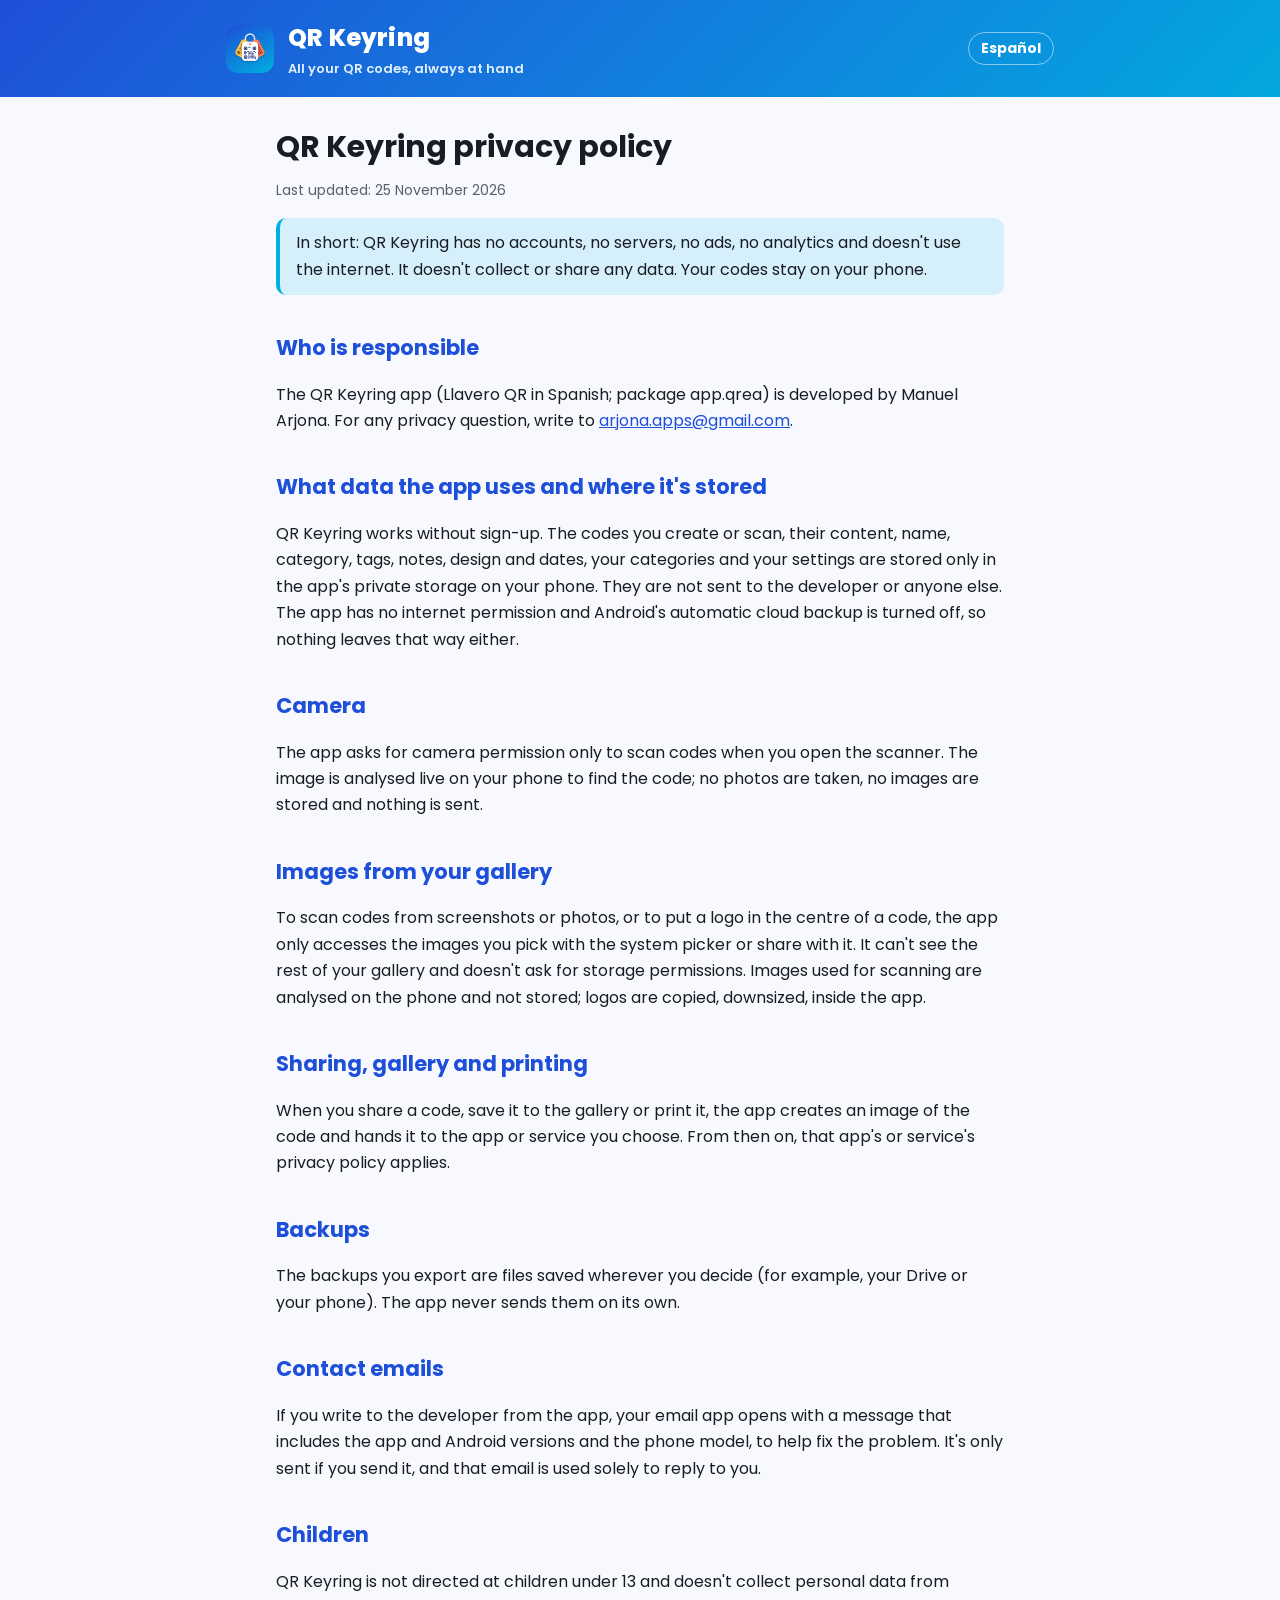
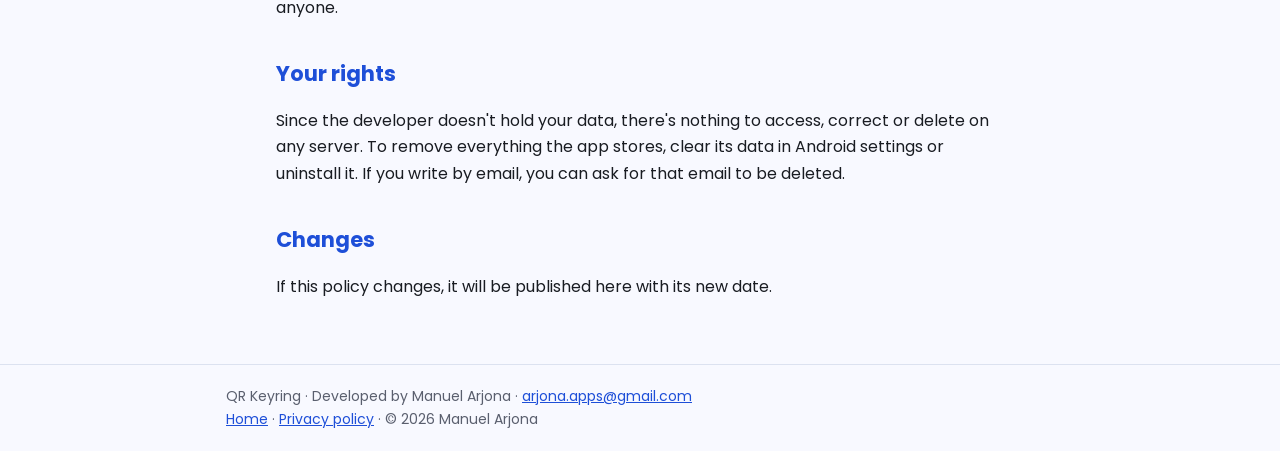
==== privacy.html @ f52c0aac "Web y política de privacidad de Llavero QR Co-Authored-By: Claude Opus 5.5 <noreply@anthropic.com> C" ====
<!doctype html>
<html lang="en">
<head>
<meta charset="utf-8">
<meta name="viewport" content="width=device-width, initial-scale=1">
<meta name="theme-color" content="#1E4FD8">
<link rel="icon" href="favicon.png" type="image/png">
<link rel="preconnect" href="https://fonts.googleapis.com">
<link rel="preconnect" href="https://fonts.gstatic.com" crossorigin>
<link href="https://fonts.googleapis.com/css2?family=Poppins:wght@400;600;700;800&display=swap" rel="stylesheet">
<link rel="stylesheet" href="estilo.css">
<title>QR Keyring privacy policy</title>
<meta name="description" content="Privacy policy of the QR Keyring app.">
</head>
<body>
<header><div class="cab"><img src="icono.png" alt=""><div><a class="marca" href="en.html">QR Keyring</a><small>All your QR codes, always at hand</small></div><a class="idioma" href="privacidad.html">Español</a></div></header>
<main class="texto">
<h1>QR Keyring privacy policy</h1>
<p class="fecha">Last updated: 25 November 2026</p>
<p class="nota">In short: QR Keyring has no accounts, no servers, no ads, no analytics and doesn't use the internet. It doesn't collect or share any data. Your codes stay on your phone.</p>

<h2>Who is responsible</h2>
<p>The QR Keyring app (Llavero QR in Spanish; package app.qrea) is developed by Manuel Arjona. For any privacy question, write to <a href="mailto:arjona.apps@gmail.com?subject=APP%20Llavero%20QR%20-%20Privacy">arjona.apps@gmail.com</a>.</p>

<h2>What data the app uses and where it's stored</h2>
<p>QR Keyring works without sign-up. The codes you create or scan, their content, name, category, tags, notes, design and dates, your categories and your settings are stored only in the app's private storage on your phone. They are not sent to the developer or anyone else. The app has no internet permission and Android's automatic cloud backup is turned off, so nothing leaves that way either.</p>

<h2>Camera</h2>
<p>The app asks for camera permission only to scan codes when you open the scanner. The image is analysed live on your phone to find the code; no photos are taken, no images are stored and nothing is sent.</p>

<h2>Images from your gallery</h2>
<p>To scan codes from screenshots or photos, or to put a logo in the centre of a code, the app only accesses the images you pick with the system picker or share with it. It can't see the rest of your gallery and doesn't ask for storage permissions. Images used for scanning are analysed on the phone and not stored; logos are copied, downsized, inside the app.</p>

<h2>Sharing, gallery and printing</h2>
<p>When you share a code, save it to the gallery or print it, the app creates an image of the code and hands it to the app or service you choose. From then on, that app's or service's privacy policy applies.</p>

<h2>Backups</h2>
<p>The backups you export are files saved wherever you decide (for example, your Drive or your phone). The app never sends them on its own.</p>

<h2>Contact emails</h2>
<p>If you write to the developer from the app, your email app opens with a message that includes the app and Android versions and the phone model, to help fix the problem. It's only sent if you send it, and that email is used solely to reply to you.</p>

<h2>Children</h2>
<p>QR Keyring is not directed at children under 13 and doesn't collect personal data from anyone.</p>

<h2>Your rights</h2>
<p>Since the developer doesn't hold your data, there's nothing to access, correct or delete on any server. To remove everything the app stores, clear its data in Android settings or uninstall it. If you write by email, you can ask for that email to be deleted.</p>

<h2>Changes</h2>
<p>If this policy changes, it will be published here with its new date.</p>
</main>
<footer><div>QR Keyring · Developed by Manuel Arjona · <a href="mailto:arjona.apps@gmail.com?subject=APP%20Llavero%20QR">arjona.apps@gmail.com</a><br>
<a href="en.html">Home</a> · <a href="privacy.html">Privacy policy</a> · © 2026 Manuel Arjona</div></footer>
</body>
</html>
---- estilo.css ----
:root{--azul:#1E4FD8;--cian:#00B0E0;--coral:#FF7A59;--crema:#E1F0FF;--acento:#1E4FD8;--fondo:#F8F9FF;--tarjeta:#FFFFFF;--texto:#191C22;--suave:#5A5F6E;--borde:#DCE2F0}
@media (prefers-color-scheme:dark){:root{--fondo:#10131A;--tarjeta:#1C1F27;--texto:#E1E2EC;--suave:#B4B9C8;--borde:#2E323C;--acento:#9DB7FF}}
*{box-sizing:border-box}
html{-webkit-text-size-adjust:100%}
body{margin:0;background:var(--fondo);color:var(--texto);font:16px/1.65 "Poppins",system-ui,-apple-system,"Segoe UI",Roboto,sans-serif}
header{background:linear-gradient(135deg,var(--azul) 0%,#1478DC 45%,var(--cian) 110%);color:#fff}
.cab{max-width:860px;margin:0 auto;padding:18px 16px;display:flex;align-items:center;gap:14px}
.cab img{width:48px;height:48px;border-radius:12px}
.cab a.marca{color:#fff;text-decoration:none;font-size:24px;font-weight:800;letter-spacing:.2px}
.cab small{display:block;color:var(--crema);font-size:13px;font-weight:600}
.cab .idioma{margin-left:auto;color:#fff;font-size:14px;font-weight:700;text-decoration:none;border:1.5px solid rgba(255,255,255,.5);border-radius:999px;padding:4px 12px}
.portada{max-width:860px;margin:0 auto;padding:28px 16px 40px}
.portada h1{font-size:34px;line-height:1.15;margin:0 0 12px;font-weight:800}
.portada p{color:#EAF4FF;font-size:18px;margin:0;max-width:620px}
main{max-width:860px;margin:0 auto;padding:24px 16px 48px}
main.texto{max-width:760px}
h1{font-size:30px;line-height:1.2;margin:8px 0 4px}
h2{font-size:21px;margin:36px 0 8px;color:var(--acento)}
h3{font-size:17px;margin:20px 0 4px}
.fecha{color:var(--suave);font-size:14px}
.nota{border-left:4px solid var(--cian);background:color-mix(in srgb,var(--cian) 14%,transparent);padding:12px 16px;border-radius:10px}
a{color:var(--acento)}
ul{padding-left:22px}
li{margin:4px 0}
.rejilla{display:grid;grid-template-columns:repeat(auto-fit,minmax(240px,1fr));gap:14px;margin-top:12px}
.tarjeta{background:var(--tarjeta);border:1px solid var(--borde);border-radius:18px;padding:16px 18px}
.tarjeta h3{margin:0 0 6px}
.tarjeta p{margin:0;color:var(--suave)}
.capturas{display:flex;gap:14px;overflow-x:auto;padding:4px 2px 14px;scroll-snap-type:x mandatory}
.capturas img{height:440px;width:auto;border-radius:18px;border:1px solid var(--borde);scroll-snap-align:start;flex:none}
.botones{display:flex;flex-wrap:wrap;gap:10px;margin:18px 0}
.boton{display:inline-block;background:#fff;color:var(--azul);text-decoration:none;padding:12px 18px;border-radius:12px;font-weight:800}
.boton.claro{background:transparent;color:#fff;border:1.5px solid rgba(255,255,255,.8)}
footer{border-top:1px solid var(--borde);color:var(--suave);font-size:14px}
footer div{max-width:860px;margin:0 auto;padding:20px 16px}
@media (max-width:520px){.portada h1{font-size:28px}.capturas img{height:380px}}
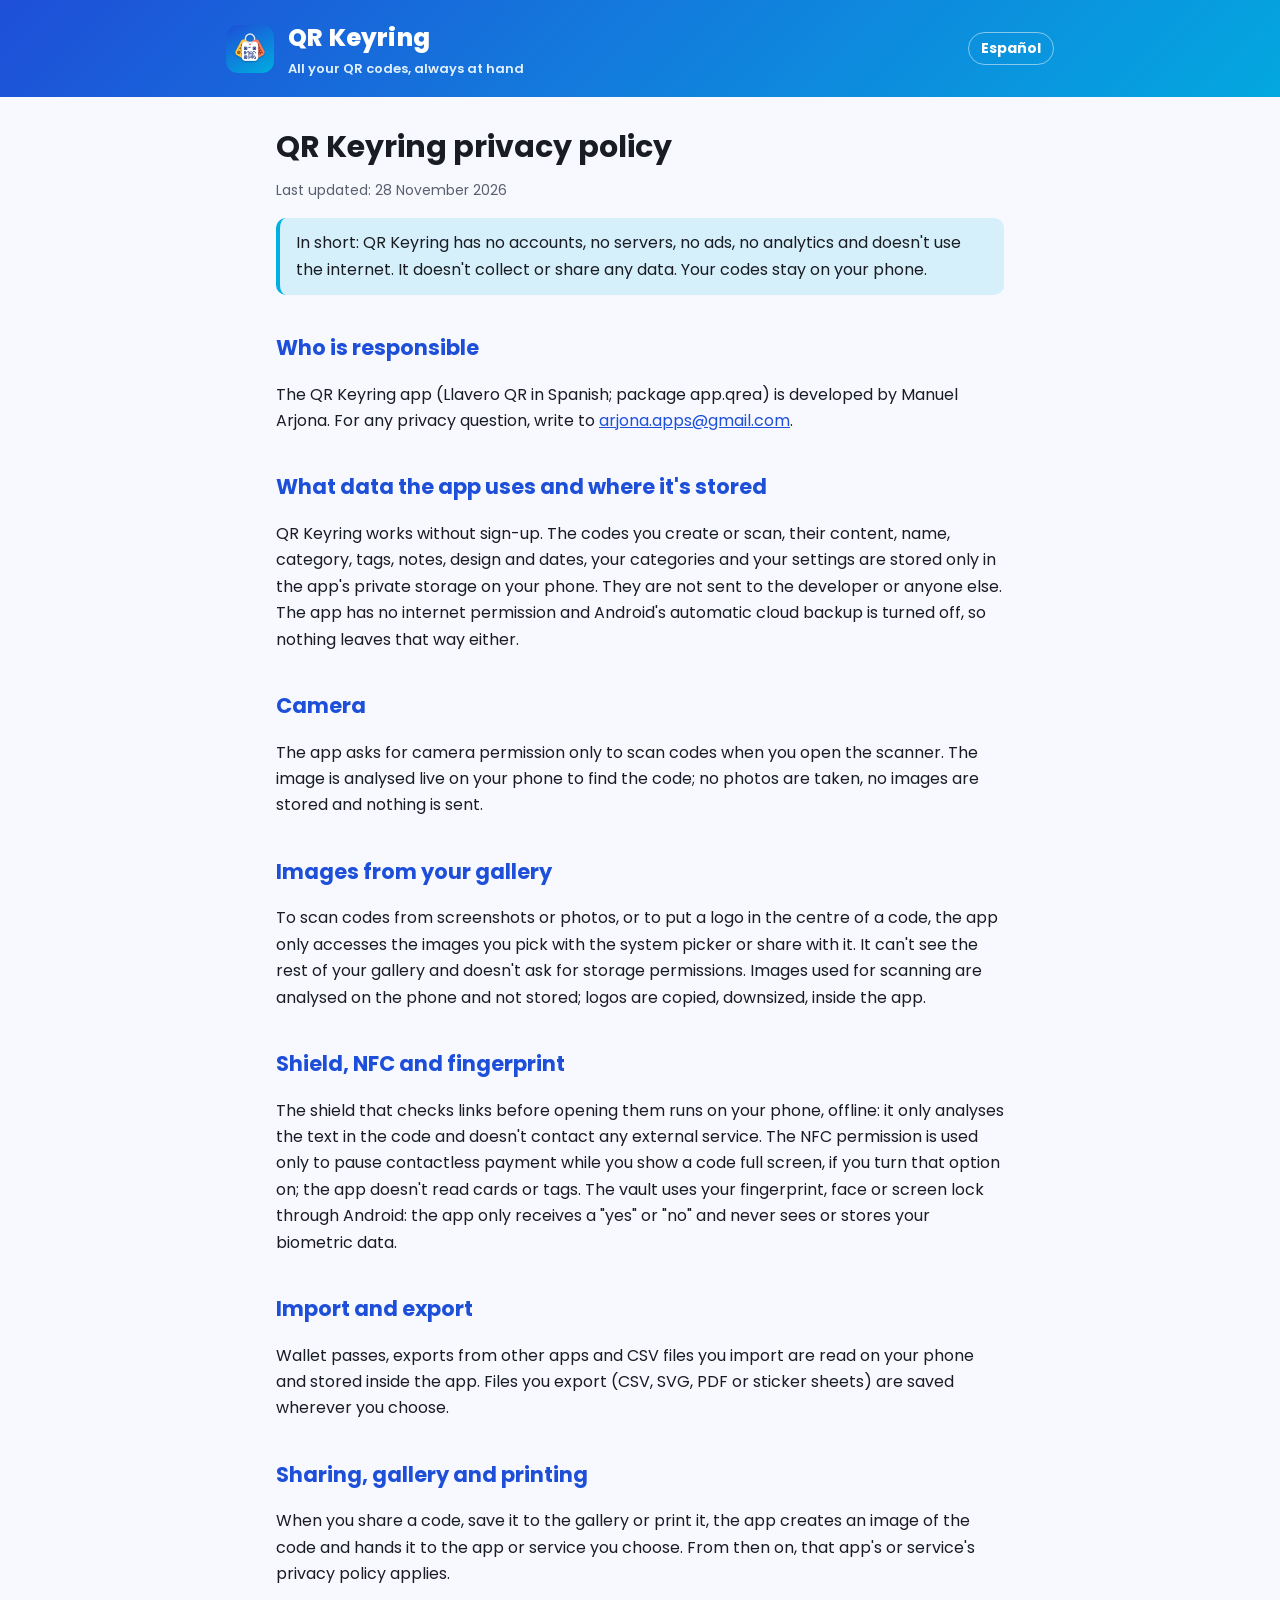
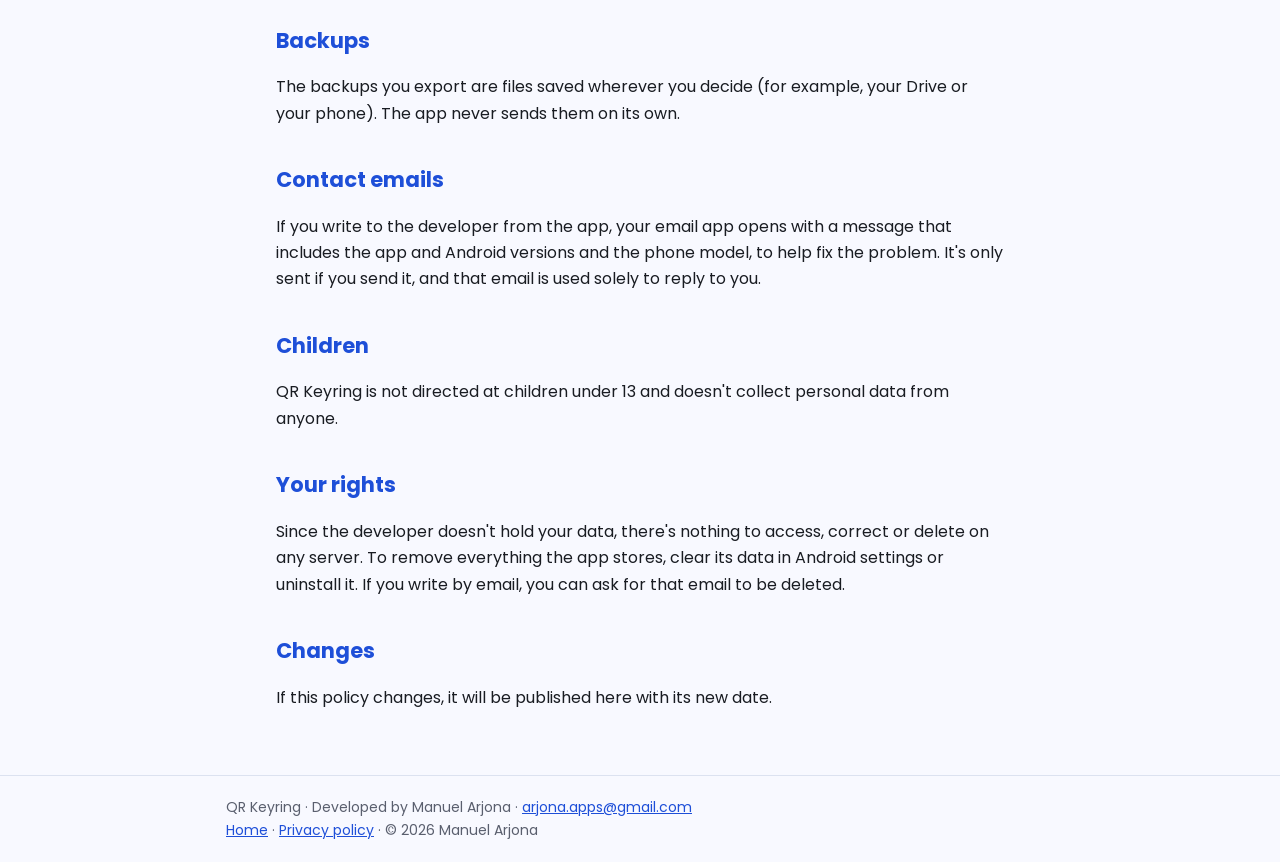
==== commit cfdd99ed: "Privacidad: escudo, NFC, huella e importación/exportación (Llavero QR 2.4) Co-Authored-By: Claude Op" ====
--- a/privacy.html
+++ b/privacy.html
@@ -16,7 +16,7 @@
 <header><div class="cab"><img src="icono.png" alt=""><div><a class="marca" href="en.html">QR Keyring</a><small>All your QR codes, always at hand</small></div><a class="idioma" href="privacidad.html">Español</a></div></header>
 <main class="texto">
 <h1>QR Keyring privacy policy</h1>
-<p class="fecha">Last updated: 25 November 2026</p>
+<p class="fecha">Last updated: 28 November 2026</p>
 <p class="nota">In short: QR Keyring has no accounts, no servers, no ads, no analytics and doesn't use the internet. It doesn't collect or share any data. Your codes stay on your phone.</p>
 
 <h2>Who is responsible</h2>
@@ -30,6 +30,12 @@
 
 <h2>Images from your gallery</h2>
 <p>To scan codes from screenshots or photos, or to put a logo in the centre of a code, the app only accesses the images you pick with the system picker or share with it. It can't see the rest of your gallery and doesn't ask for storage permissions. Images used for scanning are analysed on the phone and not stored; logos are copied, downsized, inside the app.</p>
+
+<h2>Shield, NFC and fingerprint</h2>
+<p>The shield that checks links before opening them runs on your phone, offline: it only analyses the text in the code and doesn't contact any external service. The NFC permission is used only to pause contactless payment while you show a code full screen, if you turn that option on; the app doesn't read cards or tags. The vault uses your fingerprint, face or screen lock through Android: the app only receives a "yes" or "no" and never sees or stores your biometric data.</p>
+
+<h2>Import and export</h2>
+<p>Wallet passes, exports from other apps and CSV files you import are read on your phone and stored inside the app. Files you export (CSV, SVG, PDF or sticker sheets) are saved wherever you choose.</p>
 
 <h2>Sharing, gallery and printing</h2>
 <p>When you share a code, save it to the gallery or print it, the app creates an image of the code and hands it to the app or service you choose. From then on, that app's or service's privacy policy applies.</p>
